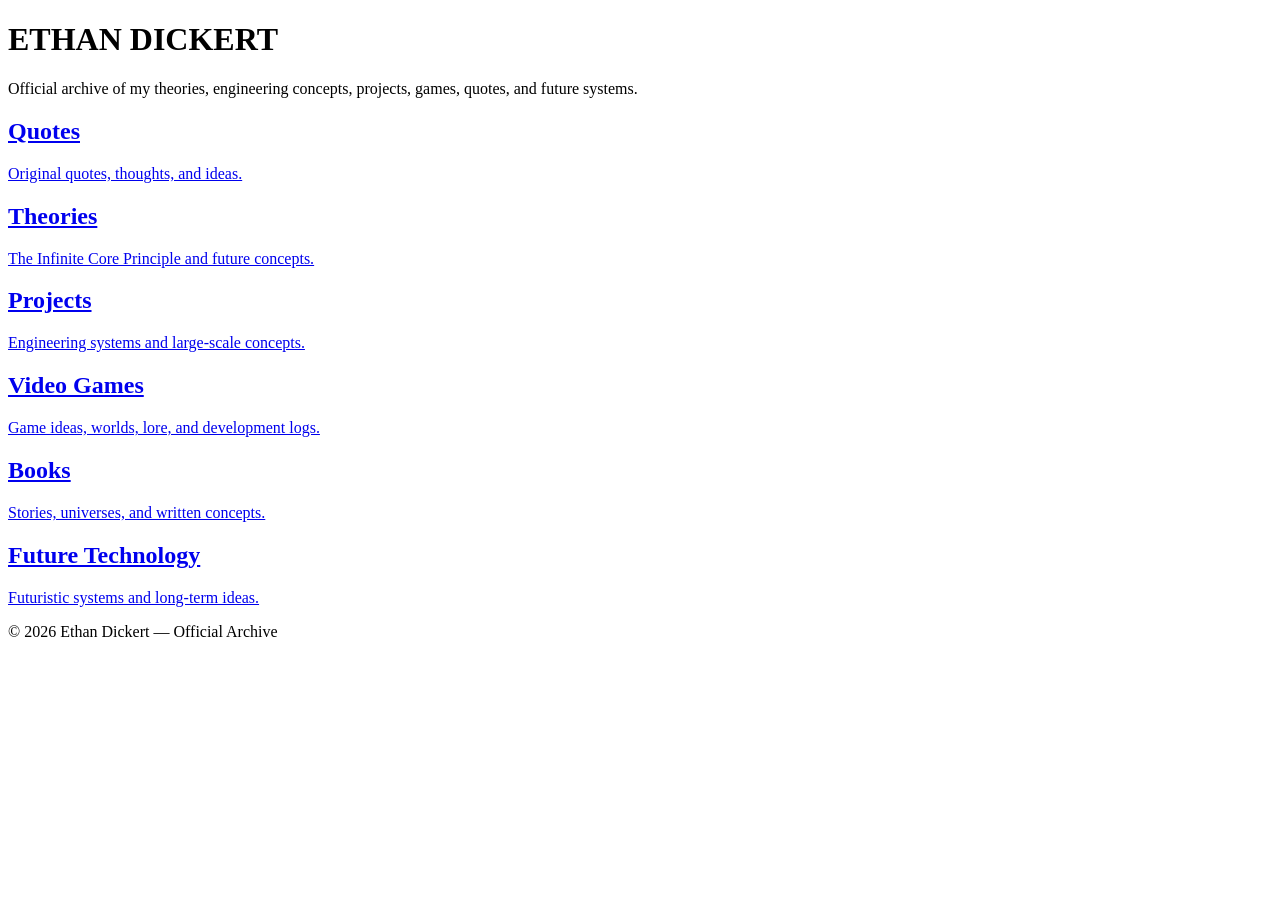
==== index.html @ ff113ff9 "Index.html" ====
<!DOCTYPE html>
<html lang="en">
<head>
<meta charset="UTF-8">
<meta name="viewport" content="width=device-width, initial-scale=1.0">
<title>Ethan Archive</title>
<link rel="stylesheet" href="styles.css">
</head>
<body>

<div class="background-grid"></div>

<header class="hero">
    <h1>ETHAN DICKERT</h1>

    <p>
        Official archive of my theories, engineering concepts,
        projects, games, quotes, and future systems.
    </p>

    <span></span>
</header>

<section class="category-grid">

    <a href="quotes.html" class="category-card" style="background-image:url('images/quotes-bg.jpg')">
        <div class="overlay"></div>
        <div class="card-content">
            <h2>Quotes</h2>
            <p>Original quotes, thoughts, and ideas.</p>
        </div>
    </a>

    <a href="theories.html" class="category-card" style="background-image:url('images/theories-bg.jpg')">
        <div class="overlay"></div>
        <div class="card-content">
            <h2>Theories</h2>
            <p>The Infinite Core Principle and future concepts.</p>
        </div>
    </a>

    <a href="projects.html" class="category-card" style="background-image:url('images/projects-bg.jpg')">
        <div class="overlay"></div>
        <div class="card-content">
            <h2>Projects</h2>
            <p>Engineering systems and large-scale concepts.</p>
        </div>
    </a>

    <a href="games.html" class="category-card" style="background-image:url('images/games-bg.jpg')">
        <div class="overlay"></div>
        <div class="card-content">
            <h2>Video Games</h2>
            <p>Game ideas, worlds, lore, and development logs.</p>
        </div>
    </a>

    <a href="books.html" class="category-card" style="background-image:url('images/books-bg.jpg')">
        <div class="overlay"></div>
        <div class="card-content">
            <h2>Books</h2>
            <p>Stories, universes, and written concepts.</p>
        </div>
    </a>

    <a href="future-technology.html" class="category-card" style="background-image:url('images/future-bg.jpg')">
        <div class="overlay"></div>
        <div class="card-content">
            <h2>Future Technology</h2>
            <p>Futuristic systems and long-term ideas.</p>
        </div>
    </a>

</section>

<footer>
    © 2026 Ethan Dickert — Official Archive
</footer>

</body>
</html>
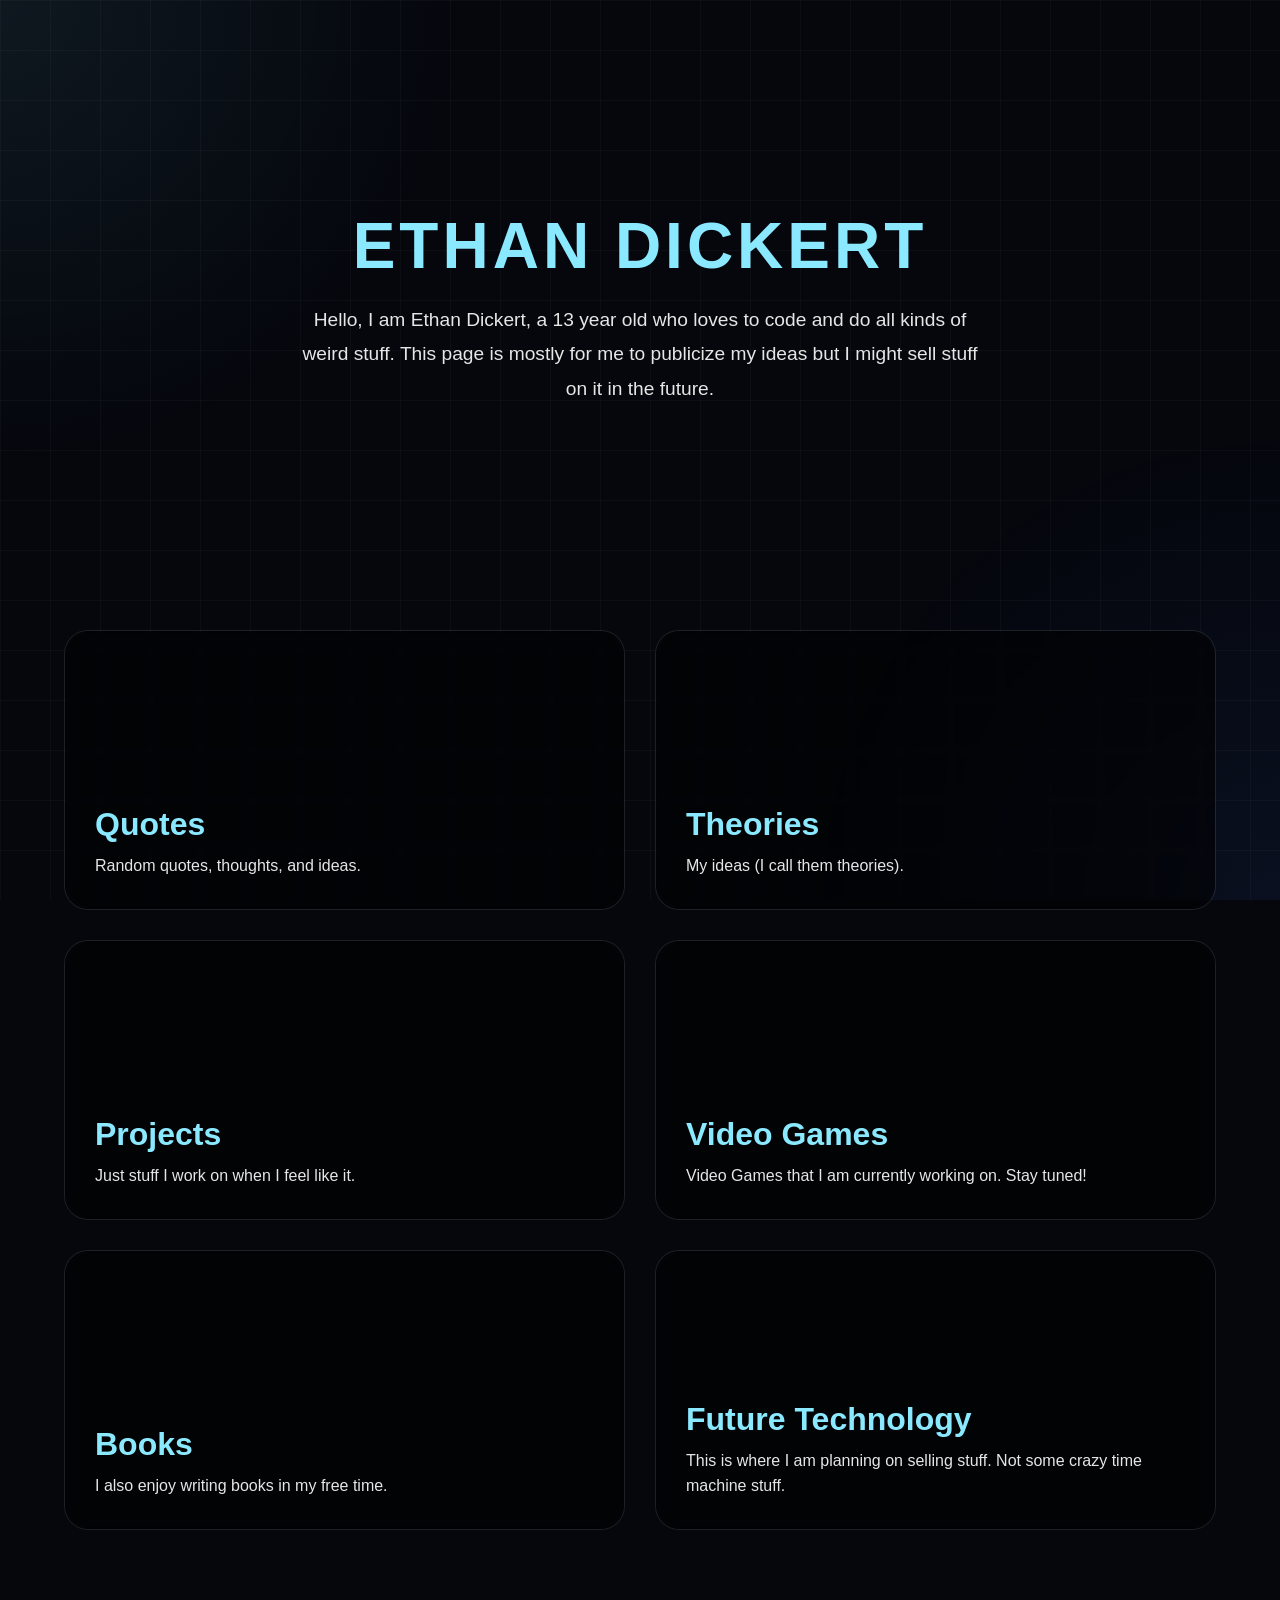
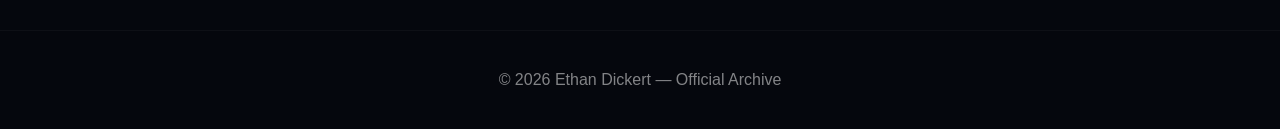
==== commit e52b1567: "Update index.html" ====
--- a/index.html
+++ b/index.html
@@ -14,8 +14,8 @@
     <h1>ETHAN DICKERT</h1>
 
     <p>
-        Official archive of my theories, engineering concepts,
-        projects, games, quotes, and future systems.
+        Hello, I am Ethan Dickert, a 13 year old who loves to code and do all kinds of weird stuff. 
+        This page is mostly for me to publicize my ideas but I might sell stuff on it in the future.
     </p>
 
     <span></span>
@@ -27,7 +27,7 @@
         <div class="overlay"></div>
         <div class="card-content">
             <h2>Quotes</h2>
-            <p>Original quotes, thoughts, and ideas.</p>
+            <p>Random quotes, thoughts, and ideas.</p>
         </div>
     </a>
 
@@ -35,7 +35,7 @@
         <div class="overlay"></div>
         <div class="card-content">
             <h2>Theories</h2>
-            <p>The Infinite Core Principle and future concepts.</p>
+            <p>My ideas (I call them theories).</p>
         </div>
     </a>
 
@@ -43,7 +43,7 @@
         <div class="overlay"></div>
         <div class="card-content">
             <h2>Projects</h2>
-            <p>Engineering systems and large-scale concepts.</p>
+            <p>Just stuff I work on when I feel like it.</p>
         </div>
     </a>
 
@@ -51,7 +51,7 @@
         <div class="overlay"></div>
         <div class="card-content">
             <h2>Video Games</h2>
-            <p>Game ideas, worlds, lore, and development logs.</p>
+            <p>Video Games that I am currently working on. Stay tuned!</p>
         </div>
     </a>
 
@@ -59,7 +59,7 @@
         <div class="overlay"></div>
         <div class="card-content">
             <h2>Books</h2>
-            <p>Stories, universes, and written concepts.</p>
+            <p>I also enjoy writing books in my free time.</p>
         </div>
     </a>
 
@@ -67,7 +67,7 @@
         <div class="overlay"></div>
         <div class="card-content">
             <h2>Future Technology</h2>
-            <p>Futuristic systems and long-term ideas.</p>
+            <p>This is where I am planning on selling stuff. Not some crazy time machine stuff.</p>
         </div>
     </a>
 
--- a/styles.css
+++ b/styles.css
@@ -0,0 +1,197 @@
+*{
+    margin:0;
+    padding:0;
+    box-sizing:border-box;
+    font-family:Arial, Helvetica, sans-serif;
+}
+
+html{
+    scroll-behavior:smooth;
+}
+
+body{
+    background:#05070d;
+    color:white;
+    overflow-x:hidden;
+}
+
+.background-grid{
+    position:fixed;
+    inset:0;
+    background:
+        linear-gradient(rgba(255,255,255,0.03) 1px, transparent 1px),
+        linear-gradient(90deg, rgba(255,255,255,0.03) 1px, transparent 1px);
+
+    background-size:50px 50px;
+    z-index:-2;
+}
+
+body::before{
+    content:"";
+    position:fixed;
+    inset:0;
+    background:
+        radial-gradient(circle at top left, rgba(139,233,255,0.08), transparent 30%),
+        radial-gradient(circle at bottom right, rgba(76,125,255,0.08), transparent 30%);
+
+    z-index:-1;
+}
+
+.hero{
+    min-height:70vh;
+    display:flex;
+    flex-direction:column;
+    justify-content:center;
+    align-items:center;
+    text-align:center;
+    padding:40px;
+}
+
+.hero h1{
+    font-size:4rem;
+    letter-spacing:4px;
+    color:#8be9ff;
+    margin-bottom:20px;
+}
+
+.hero p{
+    max-width:700px;
+    font-size:1.2rem;
+    line-height:1.8;
+    margin-bottom:15px;
+    opacity:0.9;
+}
+
+.hero span{
+    opacity:0.7;
+}
+
+.category-grid{
+    width:90%;
+    margin:auto;
+    display:grid;
+    grid-template-columns:repeat(2, 1fr);
+    gap:30px;
+    padding-bottom:100px;
+}
+
+.category-card{
+    position:relative;
+    height:280px;
+    border-radius:24px;
+    overflow:hidden;
+    text-decoration:none;
+    color:white;
+    background-size:cover;
+    background-position:center;
+    border:1px solid rgba(255,255,255,0.1);
+    transition:0.35s ease;
+}
+
+.category-card:hover{
+    transform:translateY(-6px);
+    box-shadow:0 0 25px rgba(139,233,255,0.15);
+}
+
+.overlay{
+    position:absolute;
+    inset:0;
+    background:rgba(0,0,0,0.55);
+    backdrop-filter:blur(2px);
+}
+
+.card-content{
+    position:relative;
+    z-index:2;
+    height:100%;
+    display:flex;
+    flex-direction:column;
+    justify-content:flex-end;
+    padding:30px;
+}
+
+.card-content h2{
+    font-size:2rem;
+    color:#8be9ff;
+    margin-bottom:10px;
+}
+
+.card-content p{
+    line-height:1.6;
+    opacity:0.9;
+}
+
+footer{
+    text-align:center;
+    padding:40px;
+    opacity:0.5;
+    border-top:1px solid rgba(255,255,255,0.08);
+}
+
+.page-container{
+    width:90%;
+    max-width:1200px;
+    margin:auto;
+    padding:100px 0;
+}
+
+.page-title{
+    font-size:3rem;
+    color:#8be9ff;
+    margin-bottom:15px;
+}
+
+.page-description{
+    margin-bottom:50px;
+    opacity:0.8;
+    line-height:1.7;
+}
+
+.entry-grid{
+    display:grid;
+    grid-template-columns:repeat(auto-fit, minmax(280px, 1fr));
+    gap:25px;
+}
+
+.entry-card{
+    background:rgba(255,255,255,0.04);
+    border:1px solid rgba(255,255,255,0.08);
+    border-radius:20px;
+    padding:25px;
+    transition:0.3s;
+    text-decoration:none;
+    color:white;
+}
+
+.entry-card:hover{
+    transform:translateY(-5px);
+    box-shadow:0 0 18px rgba(139,233,255,0.12);
+}
+
+.entry-card h3{
+    color:#8be9ff;
+    margin-bottom:15px;
+}
+
+.status-box{
+    background:rgba(255,255,255,0.04);
+    border:1px solid rgba(255,255,255,0.08);
+    border-radius:20px;
+    padding:30px;
+    margin-top:40px;
+}
+
+.status-box p{
+    margin-bottom:12px;
+}
+
+@media(max-width:850px){
+
+    .category-grid{
+        grid-template-columns:1fr;
+    }
+
+    .hero h1{
+        font-size:2.8rem;
+    }
+}
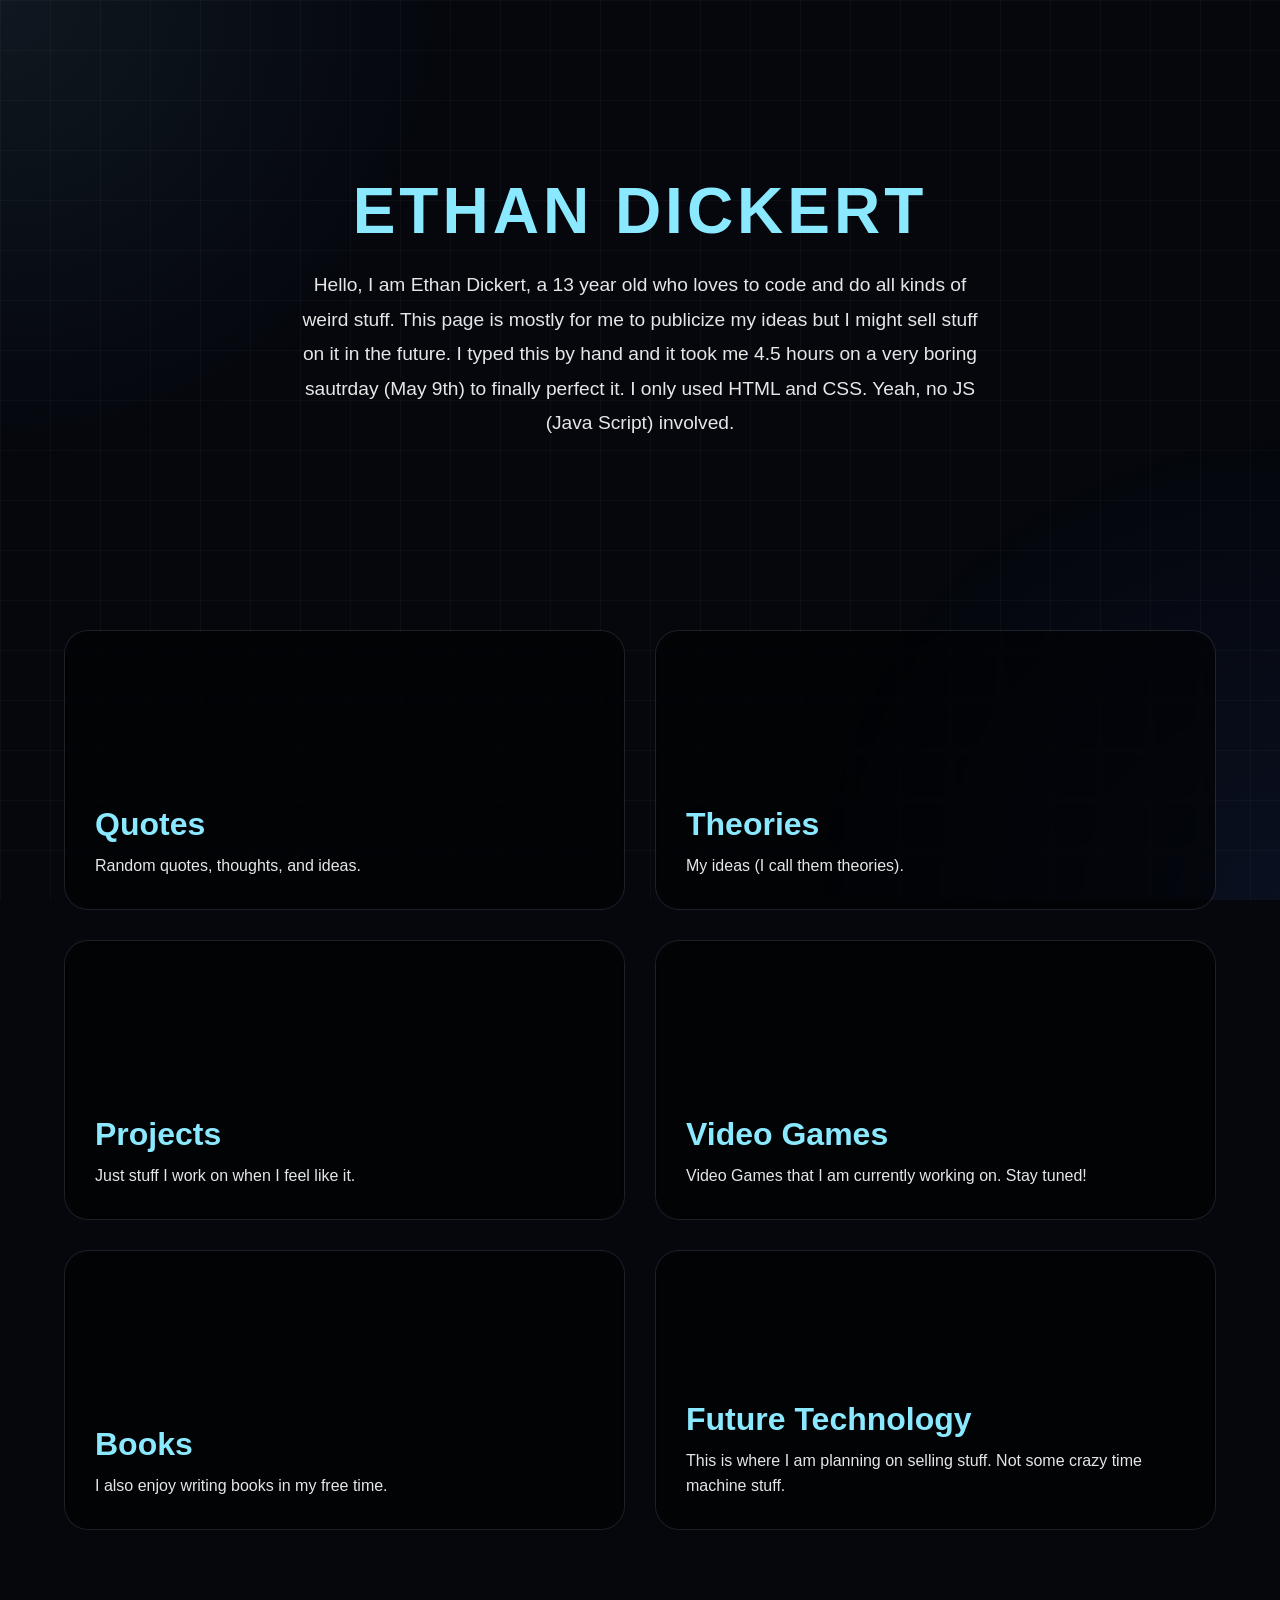
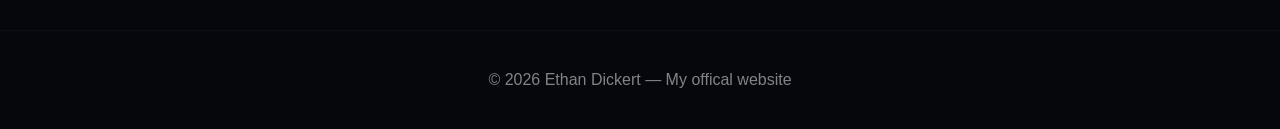
==== commit e685618e: "Update index.html" ====
--- a/index.html
+++ b/index.html
@@ -15,7 +15,9 @@
 
     <p>
         Hello, I am Ethan Dickert, a 13 year old who loves to code and do all kinds of weird stuff. 
-        This page is mostly for me to publicize my ideas but I might sell stuff on it in the future.
+        This page is mostly for me to publicize my ideas but I might sell stuff on it in the future. 
+        I typed this by hand and it took me 4.5 hours on a very boring sautrday (May 9th) to finally perfect it. 
+        I only used HTML and CSS. Yeah, no JS (Java Script) involved.
     </p>
 
     <span></span>
@@ -74,7 +76,7 @@
 </section>
 
 <footer>
-    © 2026 Ethan Dickert — Official Archive
+    © 2026 Ethan Dickert — My offical website
 </footer>
 
 </body>
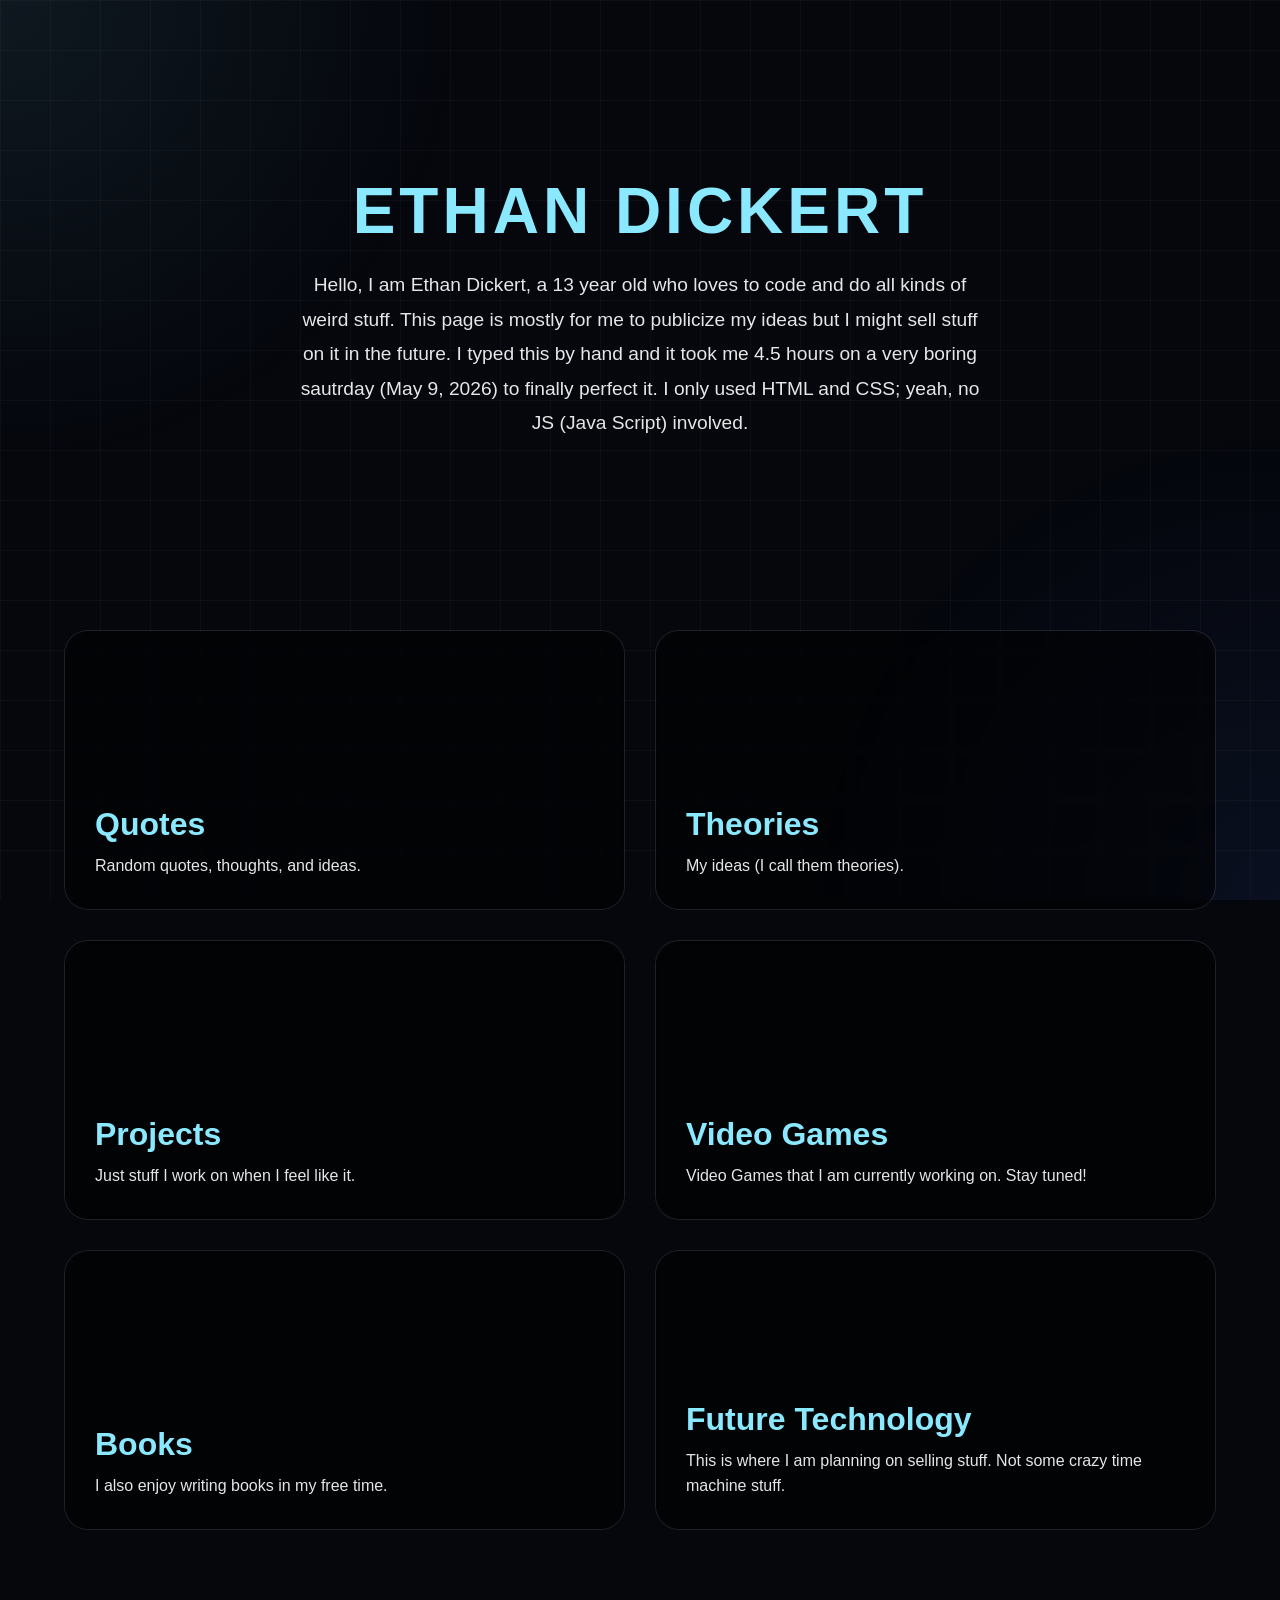
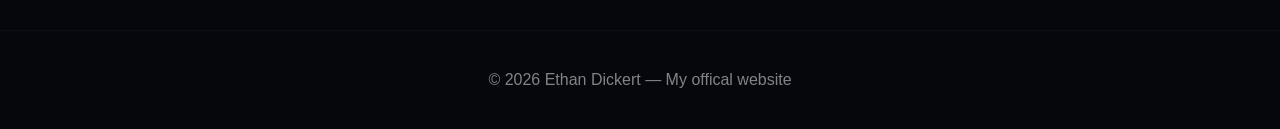
==== commit 4c27ed12: "Update index.html" ====
--- a/index.html
+++ b/index.html
@@ -16,8 +16,8 @@
     <p>
         Hello, I am Ethan Dickert, a 13 year old who loves to code and do all kinds of weird stuff. 
         This page is mostly for me to publicize my ideas but I might sell stuff on it in the future. 
-        I typed this by hand and it took me 4.5 hours on a very boring sautrday (May 9th) to finally perfect it. 
-        I only used HTML and CSS. Yeah, no JS (Java Script) involved.
+        I typed this by hand and it took me 4.5 hours on a very boring sautrday (May 9, 2026) to finally perfect it. 
+        I only used HTML and CSS; yeah, no JS (Java Script) involved.
     </p>
 
     <span></span>
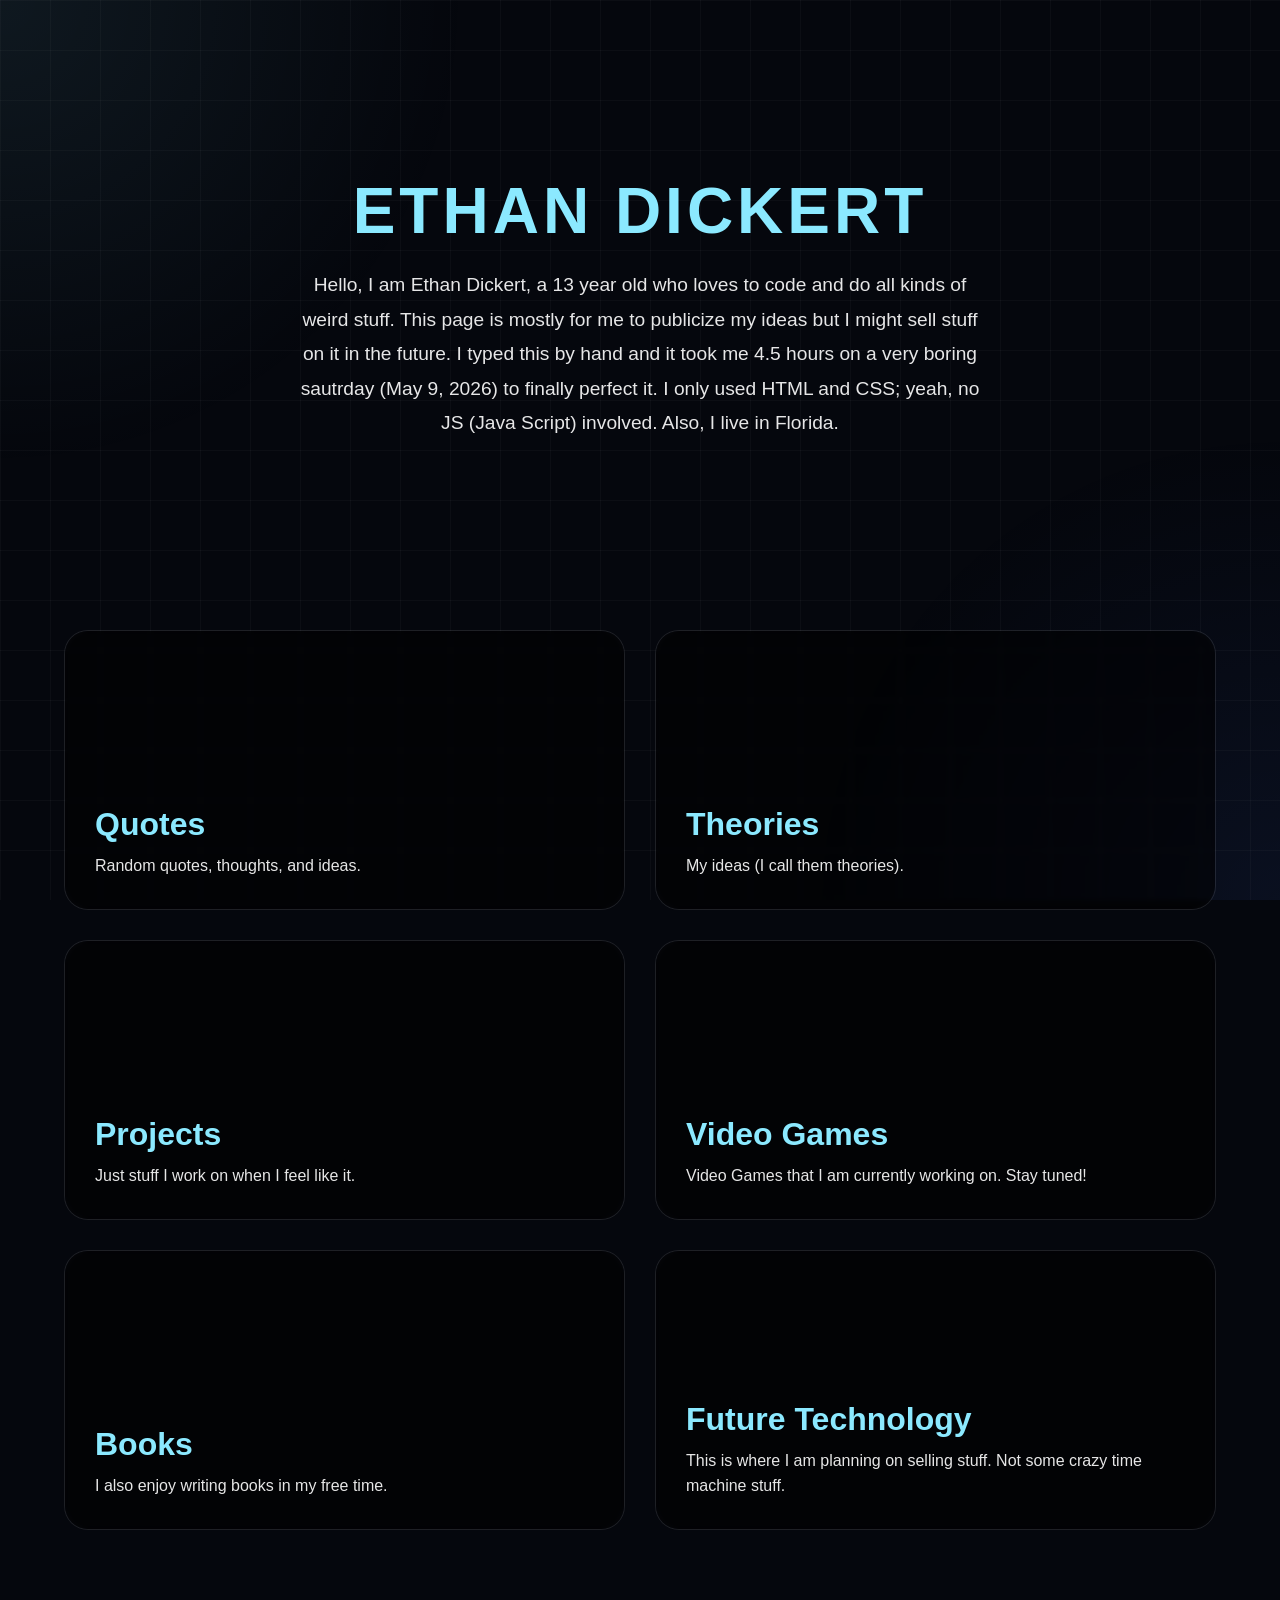
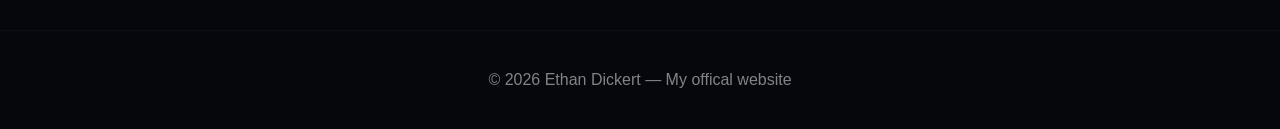
==== commit 6aae86f6: "Update index.html" ====
--- a/index.html
+++ b/index.html
@@ -17,7 +17,7 @@
         Hello, I am Ethan Dickert, a 13 year old who loves to code and do all kinds of weird stuff. 
         This page is mostly for me to publicize my ideas but I might sell stuff on it in the future. 
         I typed this by hand and it took me 4.5 hours on a very boring sautrday (May 9, 2026) to finally perfect it. 
-        I only used HTML and CSS; yeah, no JS (Java Script) involved.
+        I only used HTML and CSS; yeah, no JS (Java Script) involved. Also, I live in Florida.
     </p>
 
     <span></span>
